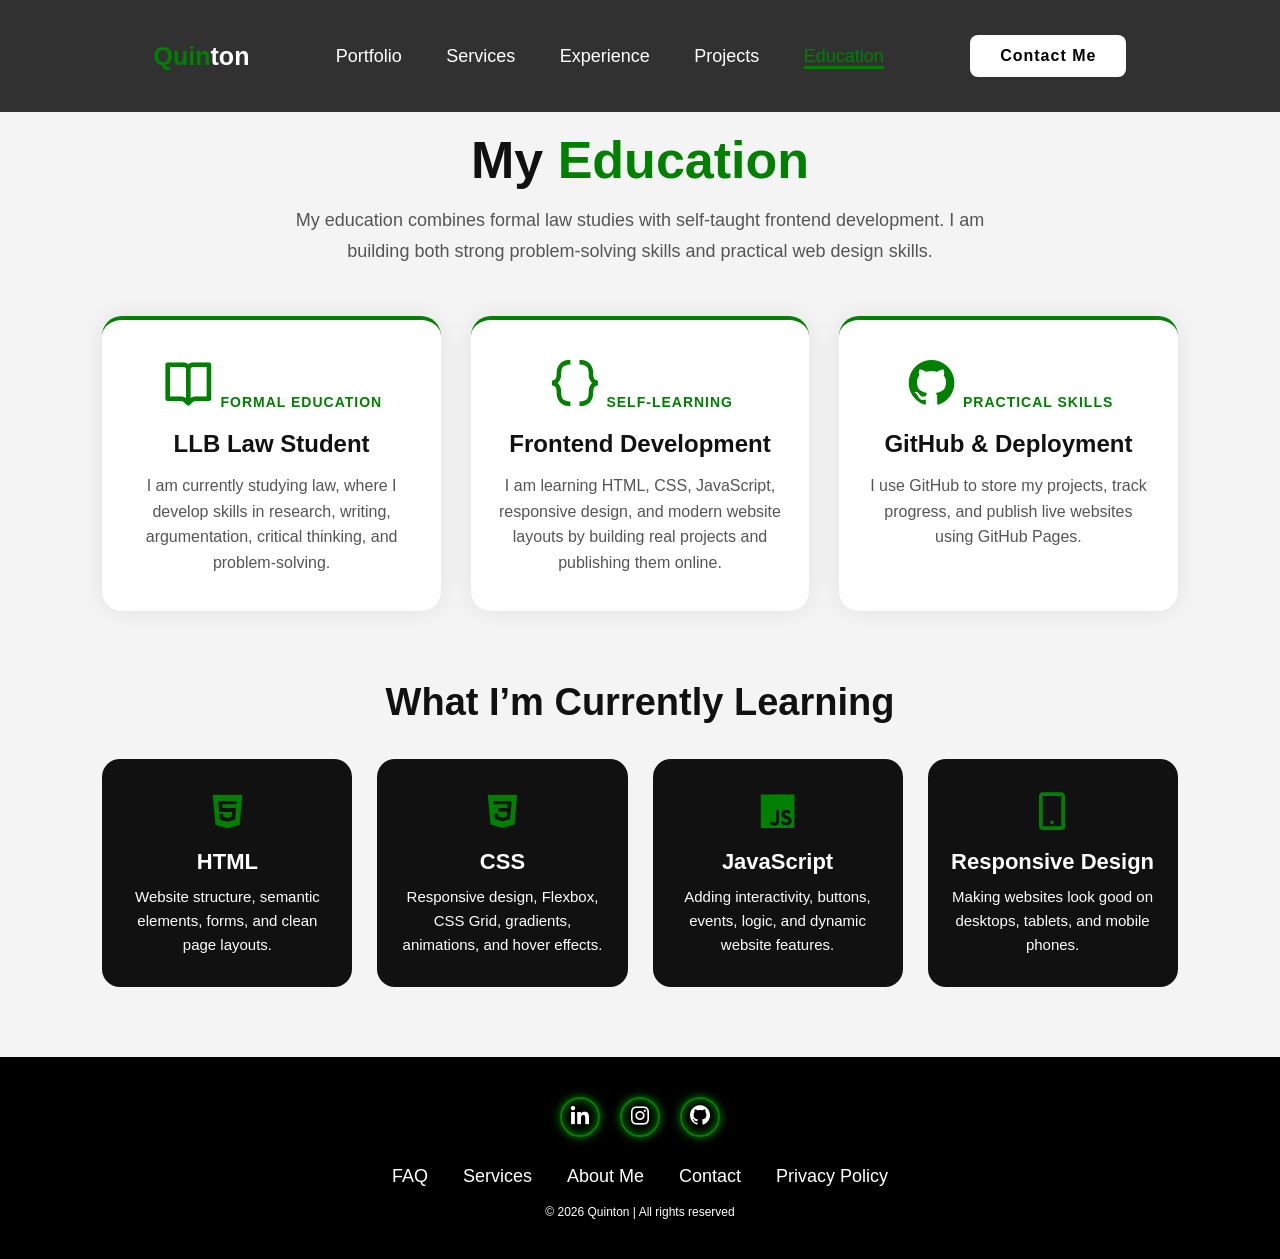
==== education.html @ c443e981 "Working form" ====
<!DOCTYPE html>
<html lang="en">
<head>
    <meta charset="UTF-8" />
    <meta name="viewport" content="width=device-width, initial-scale=1.0" />
    <title>Education | Quinton</title>
    <link rel="stylesheet" href="style.css" />
    <link href="https://unpkg.com/boxicons@2.1.4/css/boxicons.min.css" rel="stylesheet" />
</head>

<body>

<header class="header">
    <a href="index.html" class="logo"><span>Quin</span>ton</a>

    <nav class="navbar">
        <a href="index.html">Portfolio</a>
        <a href="services.html">Services</a>
        <a href="experience.html">Experience</a>
        <a href="projects.html">Projects</a>
        <a href="education.html" class="active">Education</a>
    </nav>

    <a href="index.html#contact" class="contact">Contact Me</a>
</header>

<section class="education-page">

    <div class="education-hero">
        <h1>My <span>Education</span></h1>
        <p>
            My education combines formal law studies with self-taught frontend development.
            I am building both strong problem-solving skills and practical web design skills.
        </p>
    </div>

    <div class="education-container">

        <div class="education-card">
            <i class="bx bx-book-open"></i>
            <span>Formal Education</span>
            <h3>LLB Law Student</h3>
            <p>
                I am currently studying law, where I develop skills in research, writing,
                argumentation, critical thinking, and problem-solving.
            </p>
        </div>

        <div class="education-card">
            <i class="bx bx-code-curly"></i>
            <span>Self-Learning</span>
            <h3>Frontend Development</h3>
            <p>
                I am learning HTML, CSS, JavaScript, responsive design, and modern website layouts
                by building real projects and publishing them online.
            </p>
        </div>

        <div class="education-card">
            <i class="bx bxl-github"></i>
            <span>Practical Skills</span>
            <h3>GitHub & Deployment</h3>
            <p>
                I use GitHub to store my projects, track progress, and publish live websites
                using GitHub Pages.
            </p>
        </div>

    </div>

    <div class="learning-section">
        <h2>What I’m Currently Learning</h2>

        <div class="learning-grid">

            <div class="learning-box">
                <i class="bx bxl-html5"></i>
                <h4>HTML</h4>
                <p>Website structure, semantic elements, forms, and clean page layouts.</p>
            </div>

            <div class="learning-box">
                <i class="bx bxl-css3"></i>
                <h4>CSS</h4>
                <p>Responsive design, Flexbox, CSS Grid, gradients, animations, and hover effects.</p>
            </div>

            <div class="learning-box">
                <i class="bx bxl-javascript"></i>
                <h4>JavaScript</h4>
                <p>Adding interactivity, buttons, events, logic, and dynamic website features.</p>
            </div>

            <div class="learning-box">
                <i class="bx bx-mobile-alt"></i>
                <h4>Responsive Design</h4>
                <p>Making websites look good on desktops, tablets, and mobile phones.</p>
            </div>

        </div>
    </div>

</section>

<footer class="footer">

    <div class="social">
        <a href="#"><i class="bx bxl-linkedin"></i></a>
        <a href="#"><i class="bx bxl-instagram"></i></a>
        <a href="https://github.com/quintonviljoen2007-ux" target="_blank">
            <i class="bx bxl-github"></i>
        </a>
    </div>

    <ul class="list">
        <li><a href="#">FAQ</a></li>
        <li><a href="services.html">Services</a></li>
        <li><a href="index.html">About Me</a></li>
        <li><a href="index.html#contact">Contact</a></li>
        <li><a href="#">Privacy Policy</a></li>
    </ul>

    <p class="copyright">© 2026 Quinton | All rights reserved</p>

</footer>

</body>
</html>
---- style.css ----
*{
    margin: 0;
    padding: 0;
    box-sizing: border-box;
    font-family: 'Poppins', sans-serif;
    text-decoration: none;
    list-style: none;
}

.header{
    position: fixed;
    top: 0;
    left: 0;
    width: 100%;
    padding: 35px 12%;
    background: rgba(0, 0, 0, 0.8);
    backdrop-filter: blur(10px);
    display: flex;
    justify-content: space-between;
    align-items: center;
    z-index: 100;
}
.logo{
    font-size: 25px;
    color: white;
    font-weight: 600;
    transition: 0.3s ease;
}
.logo:hover{
    color: green;
    text-shadow: 0 0 25px green,
                 0 0 50px green;
    transform: scale(1.1);             
}
span{
    color: green;
}
.navbar a{
    font-size: 18px;
    color: white;
    font-weight: 500;
    margin: 0 20px;
    border-bottom: 3px solid transparent;
    transition: 0.3s ease;
}
.navbar a:hover,
.navbar a.active{
    color: green;
    border-bottom: 3px solid green;
}
.contact{
    padding: 10px 28px;
    background-color: white;
    color: black;
    border: 2px solid transparent;
    border-radius: 8px;
    font-size: 16px;
    letter-spacing: 1px;
    font-weight: 600;
    transition: 0.3s ease;
}
.contact:hover{
    background-color: green;
    box-shadow: 0 0 25px green;
    color: white;
}
.home{
    width: 100%;
    min-height: 100vh;
    background: rgb(241, 241, 241);
    display: flex;
    align-items: center;
    gap: 7em;
    padding: 30px 12% 0;
}
.home-content{
    max-width: 800px;
}
.home-content h3{
    font-size: 42px;
}
.home-content h1{
    font-size: 62px;
    line-height: 1.2;
}
.home-content p{
    font-size: 18px;
    margin: 25px 0 30px;
}
.btn-box{
    width: 345px;
    display: flex;
    gap: 2em;
}
.btn-1{
    padding: 15px 28px;
    background-color: black;
    color: white;
    border: 2px solid transparent;
    border-radius: 8px;
    font-size: 18px;
    letter-spacing: 1px;
    font-weight: 600;
    transition: 0.3s ease;
    cursor: pointer;
}
.btn-1:hover{
    background-color: green;
    box-shadow: 0 0 25px green;
    border: 2px solid green;
}
.btn-2{
    padding: 15px 28px;
    background-color: green;
    color: white;
    border: 2px solid black;
    border-radius: 8px;
    font-size: 18px;
    letter-spacing: 1px;
    font-weight: 600;
    transition: 0.3s ease;
    cursor: pointer;
}
.btn-2:hover{
    background-color: black;
    box-shadow: 0 0 25px green;
}
.img-box img{
    border-radius: 50%;
    width: 400px;
}
::-webkit-scrollbar{
    width: 15px;
}
::-webkit-scrollbar-thumb{
    background-color: green;
}
::-webkit-scrollbar-track{
    background-color: rgba(0, 0, 0, 0.6);
    width: 50px;
}
.about{
    display: flex;
    justify-content: center;
    align-items: center;
    padding: 12% 8%;
    gap: 10em;
    background: black;
}
.about-img img{
    position: relative;
    width: 550px;
    box-shadow: 0 0 25px green,
                0 0 50px green;
    border-radius: 50%;            
}
.about-content h2{
  text-align: left;
  color: white;
  font-size: 42px;
}
.about-content h3{
    font-size: 62px;
    color: white;
}
.about-content p{
    color: white;
    font-size: 20px;
    margin: 2em 0 3em;
}

.contact-form h2{
    text-align: center;
    margin-top: 3em;
    margin-bottom: 1em;
    font-size: 36px;
}
.contact-form form{
    max-width: 50em;
    margin: 1rem auto;
    text-align: center;
    margin-bottom: 3em;
}
.contact-form form input-box{
    display: flex;
    justify-content: center;
    flex-wrap: wrap;
}
.contact-form form .input-box input, .contact-form form textarea{
 width: 100%;
 padding: 1.5em;
 font-size: 18px;
 color: black;
 background: rgb(241, 241, 241);
 border-radius: .8rem;
 margin: 1rem 0;
 resize: none;  
}
.footer{
    position: relative;
    bottom: 0;
    width: 100%;
    padding: 40px 0;
    background-color: black;
}
.footer .social{
    text-align: center;
    padding-bottom: 25px;
    color: white;
}
.footer .social a{
    color: white;
    font-size: 24px;
    border: 2px solid green;
    width: 40px;
    height: 40px;
    line-height: 38px;
    display: inline-block;
    text-align: center;
    border-radius: 50%;
    margin: 0 8px;
    box-shadow: inset 0 0 10px green, 0 0 10px green;
    transition: 0.3s ease;
}
.footer .social a:hover{
    transform: scale(1.2)translateY(-10px);
    color: green;
    border: 2px solid green;
}
.footer ul{
    margin-top: 0;
    padding: 0;
    font-size: 18px;
    line-height: 1.6;
    margin-bottom: 0;
    text-align: center;
}
.footer ul li a{
    color: white;
    border-bottom: 2px solid transparent;
    transition: 0.3s ease;
}
.footer ul li a:hover{
    border-bottom: 3px solid green;
}
.footer ul li{
    display: inline-block;
    padding: 0 15px;
}
.footer .copyright{
    text-align: center;
    color: white;
    font-size: 12px;
    margin-top: 15px;
}

.projects-page {
    min-height: 100vh;
    padding: 120px 8% 60px;
    background: #f4f4f4;
    text-align: center;
}

.projects-page h1 {
    font-size: 48px;
    color: #111;
    margin-bottom: 15px;
}

.projects-page h1 span {
    color: green;
}

.projects-intro {
    font-size: 18px;
    color: #555;
    margin-bottom: 50px;
}

.projects-container {
    display: grid;
    grid-template-columns: repeat(auto-fit, minmax(280px, 1fr));
    gap: 30px;
}

.project-card {
    background: white;
    padding: 35px;
    border-radius: 20px;
    box-shadow: 0 0 25px rgba(0, 0, 0, 0.1);
    transition: 0.3s ease;
}

.project-card:hover {
    transform: translateY(-10px);
    box-shadow: 0 0 30px rgba(255, 69, 0, 0.3);
}

.project-card i {
    font-size: 50px;
    color: green;
    margin-bottom: 20px;
}

.project-card h3 {
    font-size: 24px;
    margin-bottom: 15px;
    color: #111;
}

.project-card p {
    font-size: 16px;
    color: #555;
    margin-bottom: 25px;
}

.project-buttons {
    display: flex;
    justify-content: center;
    gap: 15px;
    flex-wrap: wrap;
}

.project-buttons a {
    display: inline-block;
    padding: 12px 22px;
    background: green;
    color: white;
    text-decoration: none;
    border-radius: 8px;
    font-weight: 600;
    transition: 0.3s ease;
}

.project-buttons a:hover {
    background: #111;
}

@media (max-width: 768px) {

    .header {
        padding: 20px;
        flex-direction: column;
        gap: 15px;
    }

    .navbar {
        display: flex;
        flex-wrap: wrap;
        justify-content: center;
        gap: 10px;
    }

    .navbar a {
        font-size: 14px;
        margin: 5px;
    }

    .contact {
        display: none;
    }

    .home {
        flex-direction: column-reverse;
        text-align: center;
        padding: 120px 20px 50px;
    }

    .home-content h1 {
        font-size: 36px;
    }

    .home-content p {
        font-size: 16px;
    }

    .btn-box {
        display: flex;
        flex-direction: column;
        align-items: center;
        gap: 15px;
    }

    .btn-1,
    .btn-2 {
        width: 200px;
    }

    .img-box img,
    .about-img img {
        width: 250px;
    }

    .about {
        flex-direction: column;
        text-align: center;
        padding: 50px 20px;
    }

    .contact-form form {
        width: 90%;
    }

    .input-box {
        flex-direction: column;
    }

    .input-box input {
        width: 100%;
    }

.services-page {
    padding: 120px 20px 50px;
}

.services-page h1 {
    font-size: 36px;
}

.services-intro {
    font-size: 16px;
}

.service-card {
    padding: 30px 20px;
}

}

.services-page {
    min-height: 100vh;
    padding: 120px 8% 60px;
    background: #f4f4f4;
    text-align: center;
}

.services-page h1 {
    font-size: 48px;
    color: #111;
    margin-bottom: 15px;
}

.services-page h1 span {
    color: green;
}

.services-intro {
    font-size: 18px;
    color: #555;
    max-width: 700px;
    margin: 0 auto 50px;
    line-height: 1.6;
}

.services-container {
    display: grid;
    grid-template-columns: repeat(auto-fit, minmax(260px, 1fr));
    gap: 30px;
}

.service-card {
    background: white;
    padding: 35px 25px;
    border-radius: 20px;
    box-shadow: 0 0 25px rgba(0, 0, 0, 0.08);
    transition: 0.3s ease;
}

.service-card:hover {
    transform: translateY(-10px);
    box-shadow: 0 0 30px rgba(0, 0, 0, 0.08);
}

.service-card i {
    font-size: 55px;
    color: green;
    margin-bottom: 20px;
}

.service-card h3 {
    font-size: 24px;
    color: #111;
    margin-bottom: 15px;
}

.service-card p {
    font-size: 16px;
    color: #555;
    line-height: 1.6;
}

.experience-page {
    min-height: 100vh;
    padding: 120px 8% 70px;
    background: #f4f4f4;
}

.experience-hero {
    text-align: center;
    margin-bottom: 50px;
}

.experience-hero h1 {
    font-size: 52px;
    color: #111;
    margin-bottom: 15px;
}

.experience-hero h1 span {
    color: green;
}

.experience-hero p {
    max-width: 750px;
    margin: auto;
    font-size: 18px;
    color: #555;
    line-height: 1.7;
}

.experience-stats {
    display: grid;
    grid-template-columns: repeat(auto-fit, minmax(180px, 1fr));
    gap: 25px;
    margin-bottom: 70px;
}

.stat-box {
    background: white;
    padding: 30px 20px;
    text-align: center;
    border-radius: 18px;
    box-shadow: 0 0 25px rgba(0, 0, 0, 0.08);
    transition: 0.3s ease;
    border-top: 4px solid green;
}

.stat-box:hover {
    transform: translateY(-8px);
    box-shadow: 0 0 30px rgba(255, 69, 0, 0.25);
}

.stat-box h3 {
    font-size: 34px;
    color: green;
    margin-bottom: 8px;
}

.stat-box p {
    font-size: 15px;
    color: #555;
    font-weight: 600;
}

.timeline {
    max-width: 900px;
    margin: auto;
    position: relative;
}

.timeline::before {
    content: '';
    position: absolute;
    left: 30px;
    top: 0;
    width: 3px;
    height: 100%;
    background: green;
    border-radius: 10px;
}

.timeline-item {
    display: flex;
    gap: 25px;
    margin-bottom: 35px;
    position: relative;
}

.timeline-icon {
    min-width: 60px;
    height: 60px;
    background: green;
    color: white;
    border-radius: 50%;
    display: flex;
    justify-content: center;
    align-items: center;
    z-index: 2;
    box-shadow: 0 0 20px rgba(255, 69, 0, 0.5);
}

.timeline-icon i {
    font-size: 28px;
}

.timeline-content {
    background: white;
    padding: 28px;
    border-radius: 18px;
    box-shadow: 0 0 25px rgba(0, 0, 0, 0.08);
    transition: 0.3s ease;
    width: 100%;
}

.timeline-content:hover {
    transform: translateX(8px);
    box-shadow: 0 0 30px rgba(255, 69, 0, 0.25);
}

.timeline-content span {
    display: inline-block;
    color: green;
    font-weight: 700;
    margin-bottom: 8px;
    font-size: 14px;
    text-transform: uppercase;
    letter-spacing: 1px;
}

.timeline-content h3 {
    font-size: 24px;
    color: #111;
    margin-bottom: 10px;
}

.timeline-content p {
    color: #555;
    font-size: 16px;
    line-height: 1.6;
}

.experience-skills {
    margin-top: 70px;
    text-align: center;
}

.experience-skills h2 {
    font-size: 36px;
    color: #111;
    margin-bottom: 30px;
}

.skill-tags {
    display: flex;
    justify-content: center;
    flex-wrap: wrap;
    gap: 15px;
}

.skill-tags span {
    background: #111;
    color: white;
    padding: 12px 22px;
    border-radius: 30px;
    font-size: 15px;
    font-weight: 600;
    transition: 0.3s ease;
}

.skill-tags span:hover {
    background: green;
    transform: translateY(-5px);
    box-shadow: 0 0 20px rgba(255, 69, 0, 0.4);
}

/* EDUCATION PAGE */

.education-page {
    min-height: 100vh;
    padding: 130px 8% 70px;
    background: #f4f4f4;
}

.education-hero {
    text-align: center;
    margin-bottom: 50px;
}

.education-hero h1 {
    font-size: 52px;
    color: #111;
    margin-bottom: 15px;
}

.education-hero h1 span {
    color: green;
}

.education-hero p {
    max-width: 750px;
    margin: auto;
    font-size: 18px;
    color: #555;
    line-height: 1.7;
}

.education-container {
    display: grid;
    grid-template-columns: repeat(auto-fit, minmax(280px, 1fr));
    gap: 30px;
    margin-bottom: 70px;
}

.education-card {
    background: white;
    padding: 35px 28px;
    border-radius: 20px;
    text-align: center;
    box-shadow: 0 0 25px rgba(0, 0, 0, 0.08);
    transition: 0.3s ease;
    border-top: 4px solid green;
}

.education-card:hover {
    transform: translateY(-10px);
    box-shadow: 0 0 30px rgba(0, 255, 136, 0.3);
}

.education-card i {
    font-size: 55px;
    color: green;
    margin-bottom: 20px;
}

.education-card span {
    display: inline-block;
    color: green;
    font-size: 14px;
    font-weight: 700;
    text-transform: uppercase;
    letter-spacing: 1px;
    margin-bottom: 10px;
}

.education-card h3 {
    font-size: 24px;
    color: #111;
    margin-bottom: 15px;
}

.education-card p {
    font-size: 16px;
    color: #555;
    line-height: 1.6;
}

.learning-section {
    text-align: center;
}

.learning-section h2 {
    font-size: 38px;
    color: #111;
    margin-bottom: 35px;
}

.learning-grid {
    display: grid;
    grid-template-columns: repeat(auto-fit, minmax(220px, 1fr));
    gap: 25px;
}

.learning-box {
    background: #111;
    color: white;
    padding: 30px 22px;
    border-radius: 18px;
    transition: 0.3s ease;
}

.learning-box:hover {
    background: green;
    color: #111;
    transform: translateY(-8px);
    box-shadow: 0 0 25px rgba(0, 255, 136, 0.35);
}

.learning-box i {
    font-size: 45px;
    color: green;
    margin-bottom: 15px;
}

.learning-box:hover i {
    color: #111;
}

.learning-box h4 {
    font-size: 22px;
    margin-bottom: 10px;
}

.learning-box p {
    font-size: 15px;
    line-height: 1.6;
}

html {
    scroll-behavior: smooth;
}
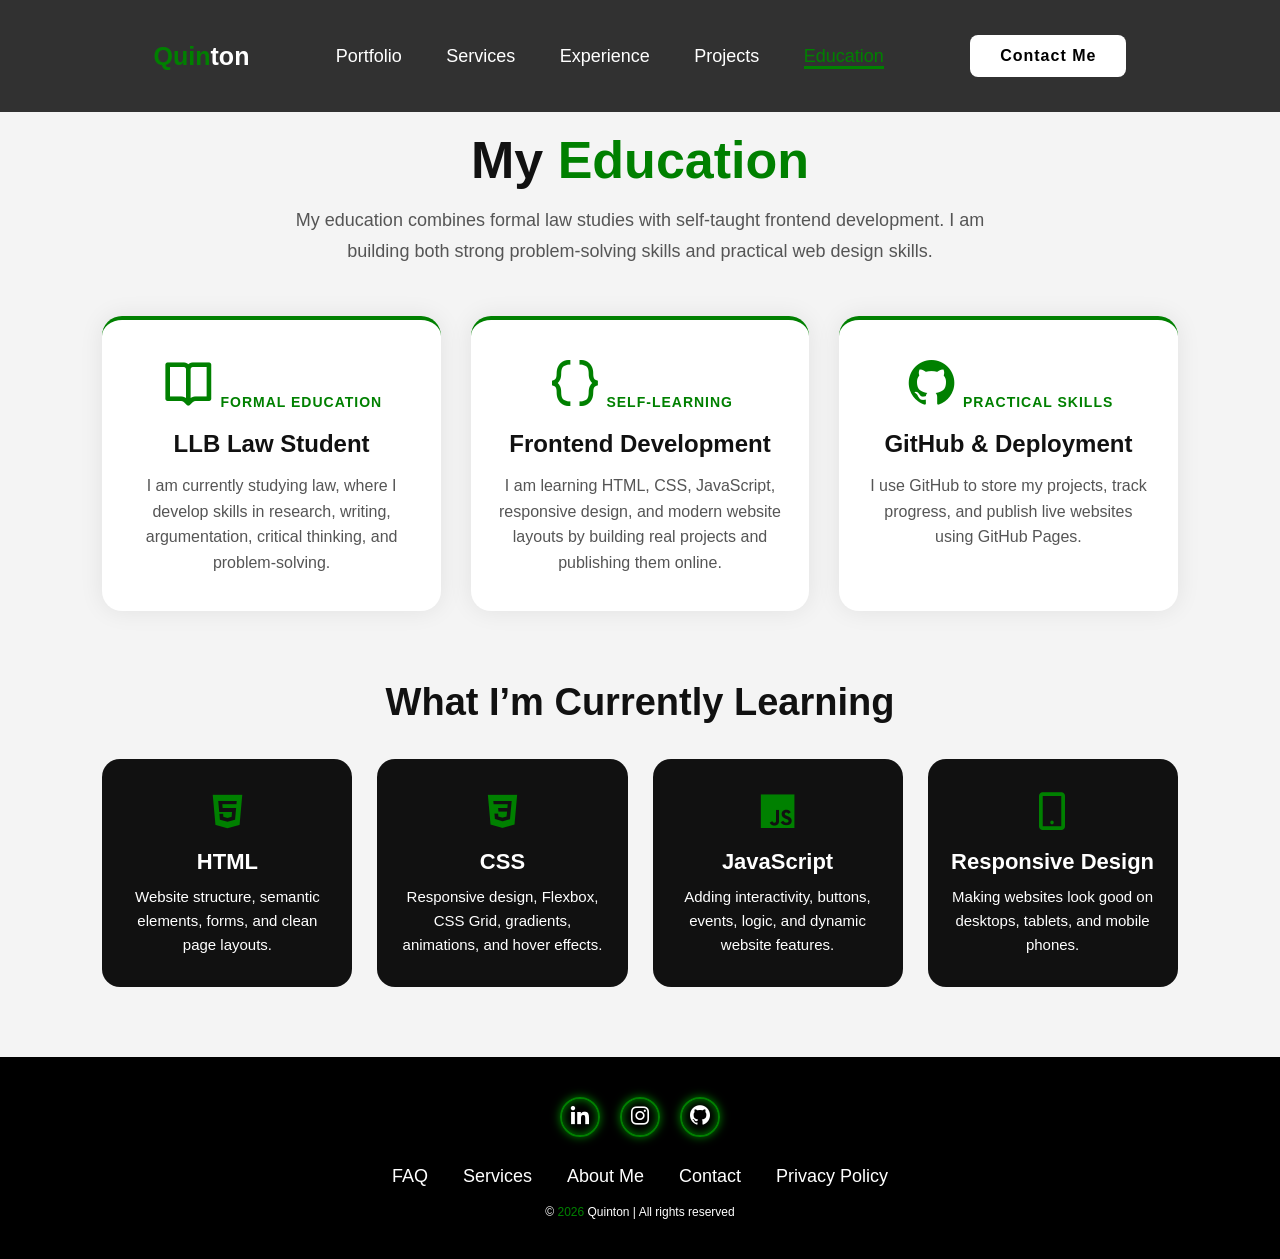
==== commit a40e7681: "Portfolio Final js" ====
--- a/education.html
+++ b/education.html
@@ -11,6 +11,8 @@
 <body>
 
 <header class="header">
+<i class="bx bx-menu" id="menu-icon"></i>
+
     <a href="index.html" class="logo"><span>Quin</span>ton</a>
 
     <nav class="navbar">
@@ -120,9 +122,13 @@
         <li><a href="#">Privacy Policy</a></li>
     </ul>
 
-    <p class="copyright">© 2026 Quinton | All rights reserved</p>
+    <p class="copyright">© <span id="year"></span> Quinton | All rights reserved</p>
 
 </footer>
+<script src="script.js"></script>
 
+<button id="backToTop">
+    <i class="bx bx-up-arrow-alt"></i>
+</button>
 </body>
 </html>
--- a/style.css
+++ b/style.css
@@ -425,6 +425,35 @@
     padding: 30px 20px;
 }
 
+@media (max-width: 768px) {
+
+    #menu-icon {
+        display: block;
+    }
+
+    .navbar {
+        position: absolute;
+        top: 100%;
+        left: 0;
+        width: 100%;
+        background: white;
+        display: none;
+        flex-direction: column;
+        text-align: center;
+        padding: 20px 0;
+        box-shadow: 0 10px 20px rgba(0, 0, 0, 0.12);
+    }
+
+    .navbar.open {
+        display: flex;
+    }
+
+    .navbar a {
+        display: block;
+        margin: 12px 0;
+    }
+}
+
 }
 
 .services-page {
@@ -797,4 +826,68 @@
 
 html {
     scroll-behavior: smooth;
+}
+
+/* JAVASCRIPT FEATURES */
+
+#menu-icon {
+    font-size: 36px;
+    color: #111;
+    cursor: pointer;
+    display: none;
+}
+
+#backToTop {
+    position: fixed;
+    right: 25px;
+    bottom: 25px;
+    width: 45px;
+    height: 45px;
+    border: none;
+    border-radius: 50%;
+    background: #00ff88;
+    color: #111;
+    font-size: 26px;
+    cursor: pointer;
+    display: none;
+    justify-content: center;
+    align-items: center;
+    box-shadow: 0 0 20px rgba(0, 255, 136, 0.5);
+    z-index: 999;
+}
+
+#backToTop.show {
+    display: flex;
+}
+
+.home-content,
+.img-box,
+.about-img,
+.about-content,
+.project-card,
+.service-card,
+.timeline-item,
+.education-card,
+.learning-box {
+    opacity: 0;
+    transform: translateY(40px);
+    transition: 0.6s ease;
+}
+
+.show-reveal {
+    opacity: 1;
+    transform: translateY(0);
+}
+
+#form-message {
+    text-align: center;
+    margin-top: 20px;
+    font-size: 18px;
+    color: #00ff88;
+    font-weight: 600;
+    display: none;
+}
+
+#form-message.show-message {
+    display: block;
 }
